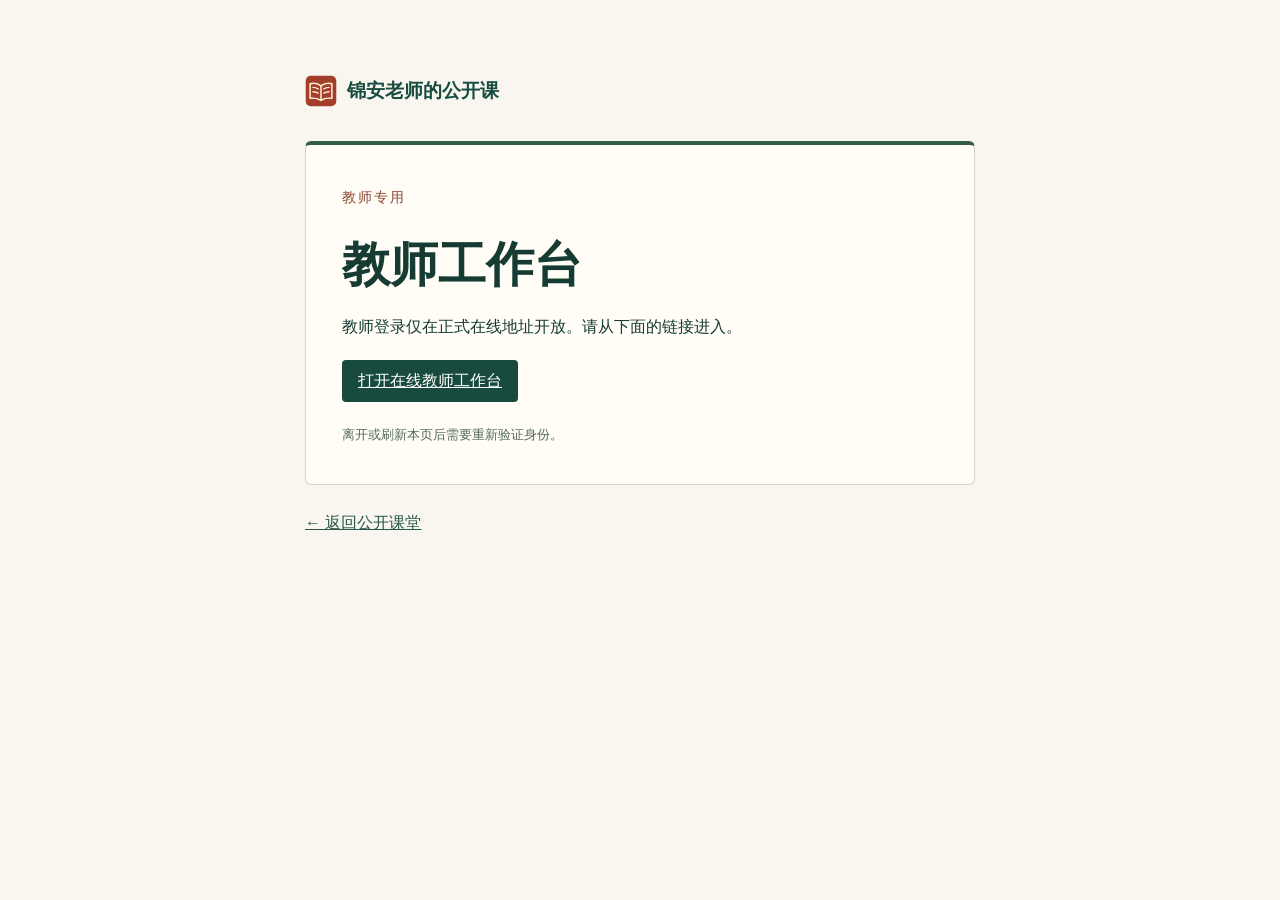
==== teacher/index.html @ eceaaaef "新增 GitHub 教师工作台与安全登录回跳" ====
<!doctype html>
<html lang="zh-CN">
<head>
  <meta charset="utf-8">
  <meta name="viewport" content="width=device-width, initial-scale=1">
  <meta name="referrer" content="no-referrer">
  <meta name="robots" content="noindex, nofollow">
  <meta http-equiv="Content-Security-Policy" content="default-src 'none'; script-src 'self'; style-src 'self'; connect-src https://jinan-classroom-studio.fengxy732.chatgpt.site; media-src blob:; img-src 'self'; object-src 'none'; frame-src 'none'; base-uri 'none'; form-action 'none'">
  <title>教师工作台 · 锦安老师的公开课</title>
  <link rel="icon" href="../assets/favicon.svg">
  <link rel="stylesheet" href="./studio.css?v=20261102-2">
  <link rel="stylesheet" href="./access.css?v=20261102-2">
  <script defer src="./runtime.js?v=20261102-2"></script>
  <script defer src="./access.js?v=20261102-2"></script>
</head>
<body>
  <main id="access-panel" class="access-panel">
    <a class="access-brand" href="../index.html"><img src="../assets/favicon.svg" alt="" width="32" height="32">锦安老师的公开课</a>
    <section class="access-card" aria-labelledby="access-title">
      <p class="access-eyebrow">教师专用</p>
      <h1 id="access-title">教师工作台</h1>
      <p id="access-note" role="status" aria-live="polite">点击“教师登录”，在原工作台验证账号。完成后会自动回到这里，编辑课程、管理视频和查看访问记录。</p>
      <div class="access-actions">
        <button id="access-login" type="button">教师登录</button>
        <button id="access-renew" type="button" hidden>重新验证并继续</button>
        <button id="access-retry" type="button" hidden>重新载入工作台</button>
        <a id="access-canonical" href="https://fengxy0725.github.io/jinan-classroom/teacher/" hidden>打开在线教师工作台</a>
      </div>
      <small>离开或刷新本页后需要重新验证身份。</small>
      <noscript><p>请开启 JavaScript 后重新载入本页。</p></noscript>
    </section>
    <a href="../index.html">← 返回公开课堂</a>
  </main>
  <div id="teacher-workspace" hidden></div>
</body>
</html>
---- teacher/studio.css ----
*{box-sizing:border-box}body{margin:0;background:#f8f6ef;color:#153b32;font:16px/1.65 "PingFang SC","Microsoft YaHei",sans-serif}
main,header>div,footer{max-width:950px;margin:auto;padding:22px}header{border-bottom:1px solid #cecfc2}header>div{display:flex;gap:15px;align-items:center;justify-content:space-between}h1,h2,b.brand{font-family:"Songti SC",serif}h1{font-size:clamp(30px,5vw,48px);margin:12px 0 6px}h2{font-size:25px;margin:0 0 8px}p{margin:6px 0 16px}a{color:#275748}section{margin:18px 0;padding:24px;background:#fffdf7;border:1px solid #d7d9ce;border-radius:7px}form{margin:0}input,button{font:inherit}label{display:block;margin:12px 0}input{padding:9px;border:1px solid #a9b6aa;border-radius:4px;width:100%}button{background:#184b3d;color:white;padding:8px 16px;border:0;border-radius:4px;cursor:pointer}button:disabled{opacity:.6}a:focus-visible,input:focus-visible,button:focus-visible{outline:3px solid #a54d34;outline-offset:2px}.badge{font-size:12px;color:#974631;letter-spacing:.14em}.login{max-width:470px}.notice{color:#932f1a}table{border-collapse:collapse;width:100%;font-size:14px}td,th{text-align:left;padding:8px 5px;border-bottom:1px solid #ddd}video{display:block;width:min(100%,540px);max-height:320px;margin:6px 0 14px}li{margin:.6em 0}footer{font-size:13px;color:#627065}.status{min-height:1.65em}small{color:#55695c}@media(max-width:560px){main,header>div,footer{padding:14px}section{padding:16px}th,td{padding:6px 3px}}

[hidden]{display:none!important}.studio-nav{display:flex;gap:8px;flex-wrap:wrap;margin:16px 0}.studio-nav a{padding:6px 12px;border:1px solid #bbcabf;border-radius:4px;text-decoration:none}button,select,textarea{font:inherit}select,textarea{width:100%;border:1px solid #a9b6aa;border-radius:4px;padding:8px;background:white;color:inherit}textarea{resize:vertical;min-height:68px}button:focus-visible,select:focus-visible,textarea:focus-visible,summary:focus-visible{outline:3px solid #a54d34;outline-offset:2px}.course-editor{min-width:0}.course-editor h3{margin:1em 0 .3em}.course-editor fieldset{border:0;padding:0;margin:0;min-width:0}.course-editor label{font-size:.93em;margin:.6em 0}.course-editor label>span{display:block;margin-bottom:4px;font-weight:600}.course-grid{display:grid;grid-template-columns:repeat(2,minmax(0,1fr));gap:4px 14px}.course-grid.filters{grid-template-columns:2fr 1fr 1fr}.course-actions{display:flex;gap:8px;align-items:center;flex-wrap:wrap;margin:12px 0}.course-actions button,.course-editor summary{min-height:40px}.secondary{background:#e6eee8;color:#244a3d}.danger{background:#904832}.course-editor details{border:1px solid #cfd6cb;border-radius:5px;margin:10px 0;padding:0 12px}.course-editor details>summary{cursor:pointer;padding:8px 0;font-weight:650}.course-entry{border-top:1px solid #dbe0d9;padding:8px 0}.course-entry h4{margin:.4em 0}.course-entry>button{margin:4px 0 8px}.course-editor .status{margin:6px 0}.course-editor .editing-state{border-left:3px solid #557761;padding-left:10px}.course-editor .dirty{color:#92482c}.course-preview{background:#f6f5ee;padding:15px;border-radius:5px;overflow-wrap:anywhere}.course-preview p{white-space:pre-wrap}.course-preview h3{font-family:"Songti SC",serif}.course-preview .answers{display:flex;flex-direction:column;align-items:stretch;gap:5px}.course-preview .answers button{text-align:left}.course-editor .quiet{font-size:.88em;color:#52665b}.course-editor button:disabled{cursor:default}.course-editor [role=alert]:empty{display:none}.course-editor [role=alert]{color:#8b3b29}.course-editor select[multiple],#course-list{min-height:8em}#course-list option{padding:4px}.course-editor button{white-space:normal}.course-editor fieldset:disabled{opacity:.8}@media(max-width:600px){.course-grid,.course-grid.filters{grid-template-columns:minmax(0,1fr);gap:0}.course-editor{padding:14px}.course-editor select,.course-editor input,.course-editor textarea{font-size:16px}.course-actions button{padding:7px 11px}}
---- teacher/access.css ----
[hidden] { display: none !important; }
.access-panel { max-width: 710px; padding: clamp(24px, 8vw, 75px) 20px; margin: 0 auto; }
.access-brand { display: inline-flex; align-items: center; gap: .65rem; font: 700 19px "Songti SC", serif; text-decoration: none; color: #194c40; }
.access-card { margin: 1.6rem 0; padding: clamp(20px, 4vw, 36px); border: 1px solid #d3d6c7; border-top: 4px solid #345d49; background: #fffdf6; border-radius: 6px; }
.access-eyebrow { color: #8b4934; font-size: .85rem; letter-spacing: .15em; }
.access-card h1 { color: #153b32; margin: .6rem 0; font-family: "Songti SC", serif; }
.access-actions { display: flex; gap: .65rem; flex-wrap: wrap; margin: 1.2rem 0; }
.access-actions button, .private-media-load { min-height: 44px; }
.access-actions a { padding: .5rem 1rem; color: #fff; border-radius: 4px; background: #184b3d; }
.private-media-load { display: inline-flex; margin: .3rem 0; align-items: center; }
.private-media-feedback { display: block; color: #4e5c52; font-size: .92rem; }
@media (max-width: 480px) { .access-panel { padding: 22px 14px; } }
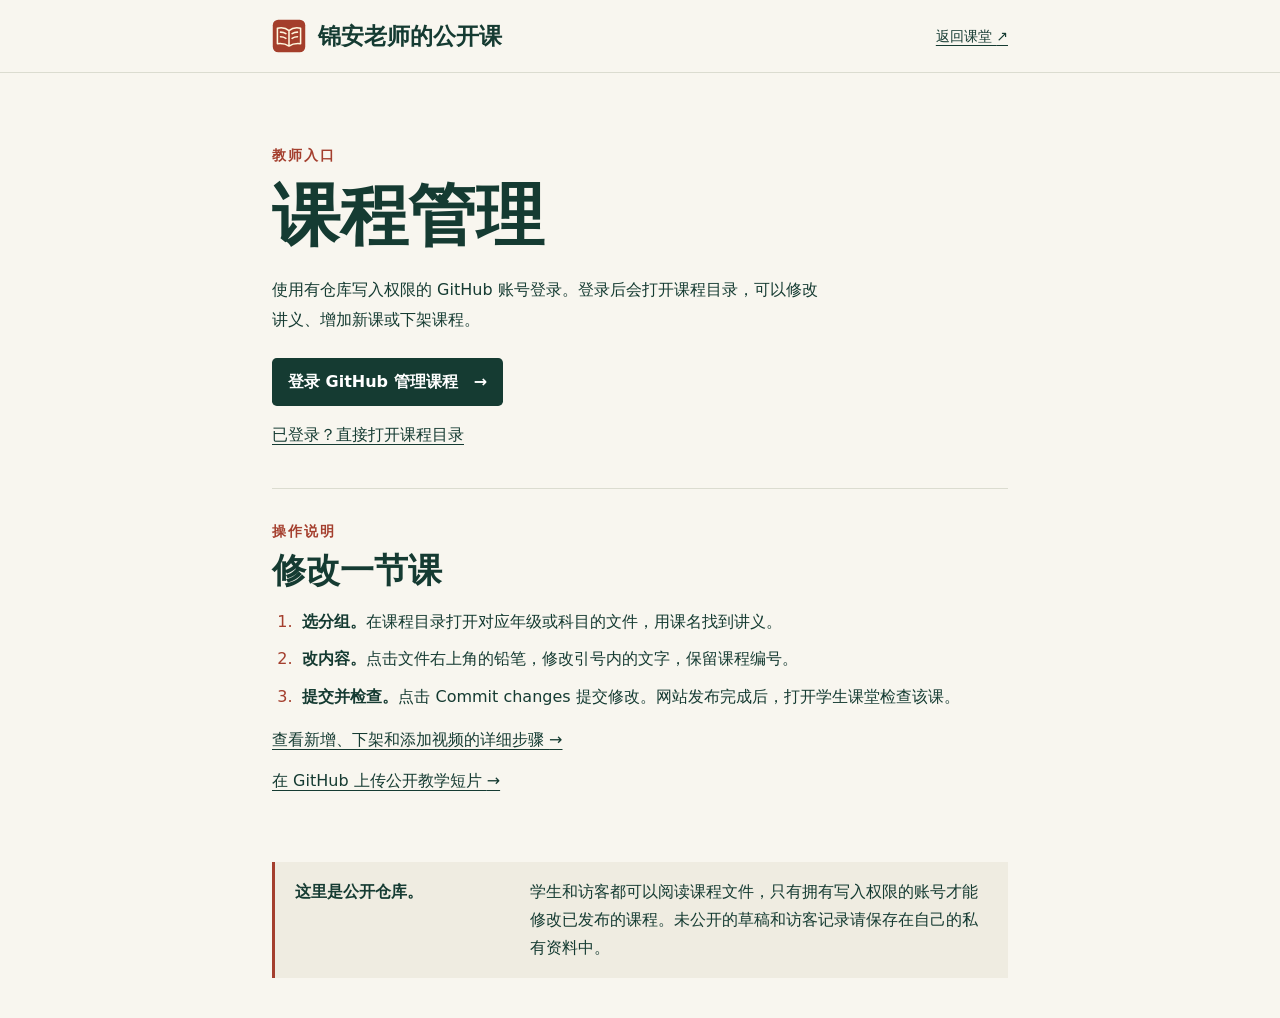
==== commit b95192f9: "教师登录后直接进入 GitHub 课程目录" ====
--- a/teacher/index.html
+++ b/teacher/index.html
@@ -5,32 +5,42 @@
   <meta name="viewport" content="width=device-width, initial-scale=1">
   <meta name="referrer" content="no-referrer">
   <meta name="robots" content="noindex, nofollow">
-  <meta http-equiv="Content-Security-Policy" content="default-src 'none'; script-src 'self'; style-src 'self'; connect-src https://jinan-classroom-studio.fengxy732.chatgpt.site; media-src blob:; img-src 'self'; object-src 'none'; frame-src 'none'; base-uri 'none'; form-action 'none'">
-  <title>教师工作台 · 锦安老师的公开课</title>
-  <link rel="icon" href="../assets/favicon.svg">
-  <link rel="stylesheet" href="./studio.css?v=20261102-2">
-  <link rel="stylesheet" href="./access.css?v=20261102-2">
-  <script defer src="./runtime.js?v=20261102-2"></script>
-  <script defer src="./access.js?v=20261102-2"></script>
+  <meta name="theme-color" content="#153b32">
+  <meta http-equiv="Content-Security-Policy" content="default-src 'none'; style-src 'self'; img-src 'self'; base-uri 'none'; form-action 'none'">
+  <title>教师入口 · 锦安老师的公开课</title>
+  <link rel="icon" href="../assets/favicon.svg" type="image/svg+xml">
+  <link rel="stylesheet" href="../style.css">
+  <link rel="stylesheet" href="./teacher.css">
 </head>
 <body>
-  <main id="access-panel" class="access-panel">
-    <a class="access-brand" href="../index.html"><img src="../assets/favicon.svg" alt="" width="32" height="32">锦安老师的公开课</a>
-    <section class="access-card" aria-labelledby="access-title">
-      <p class="access-eyebrow">教师专用</p>
-      <h1 id="access-title">教师工作台</h1>
-      <p id="access-note" role="status" aria-live="polite">点击“教师登录”，在原工作台验证账号。完成后会自动回到这里，编辑课程、管理视频和查看访问记录。</p>
-      <div class="access-actions">
-        <button id="access-login" type="button">教师登录</button>
-        <button id="access-renew" type="button" hidden>重新验证并继续</button>
-        <button id="access-retry" type="button" hidden>重新载入工作台</button>
-        <a id="access-canonical" href="https://fengxy0725.github.io/jinan-classroom/teacher/" hidden>打开在线教师工作台</a>
-      </div>
-      <small>离开或刷新本页后需要重新验证身份。</small>
-      <noscript><p>请开启 JavaScript 后重新载入本页。</p></noscript>
+  <header class="masthead">
+    <div class="teacher-wrap teacher-header">
+      <a class="brand" href="../index.html"><img src="../assets/favicon.svg" alt="" width="34" height="34">锦安老师的公开课</a>
+      <a class="back-link" href="../index.html">返回课堂 <span aria-hidden="true">↗</span></a>
+    </div>
+  </header>
+  <main class="teacher-wrap">
+    <section class="teacher-intro" aria-labelledby="teacher-title">
+      <p class="section-label">教师入口</p>
+      <h1 id="teacher-title">课程管理</h1>
+      <p>使用有仓库写入权限的 GitHub 账号登录。登录后会打开课程目录，可以修改讲义、增加新课或下架课程。</p>
+      <a class="login-link" href="https://github.com/login?return_to=%2Ffengxy0725%2Fjinan-classroom%2Ftree%2Fmain%2Fcourses">登录 GitHub 管理课程 <span aria-hidden="true">→</span></a>
+      <a class="direct-link" href="https://github.com/fengxy0725/jinan-classroom/tree/main/courses">已登录？直接打开课程目录</a>
     </section>
-    <a href="../index.html">← 返回公开课堂</a>
+    <section class="teacher-guide" aria-labelledby="guide-title">
+      <p class="section-label">操作说明</p>
+      <h2 id="guide-title">修改一节课</h2>
+      <ol>
+        <li><strong>选分组。</strong>在课程目录打开对应年级或科目的文件，用课名找到讲义。</li>
+        <li><strong>改内容。</strong>点击文件右上角的铅笔，修改引号内的文字，保留课程编号。</li>
+        <li><strong>提交并检查。</strong>点击 <span lang="en">Commit changes</span> 提交修改。网站发布完成后，打开学生课堂检查该课。</li>
+      </ol>
+      <a class="guide-link" href="https://github.com/fengxy0725/jinan-classroom/blob/main/teacher/README.md">查看新增、下架和添加视频的详细步骤 <span aria-hidden="true">→</span></a>
+      <p><a class="guide-link" href="https://github.com/fengxy0725/jinan-classroom/upload/main/videos">在 GitHub 上传公开教学短片 <span aria-hidden="true">→</span></a></p>
+    </section>
+    <aside class="teacher-note">
+      <strong>这里是公开仓库。</strong> 学生和访客都可以阅读课程文件，只有拥有写入权限的账号才能修改已发布的课程。未公开的草稿和访客记录请保存在自己的私有资料中。
+    </aside>
   </main>
-  <div id="teacher-workspace" hidden></div>
 </body>
 </html>
--- a/style.css
+++ b/style.css
@@ -0,0 +1,133 @@
+:root{--ink:#153b32;--muted:#5d6860;--paper:#f8f6ef;--clay:#a43f2e;--line:#dbdcd0;--serif:"Songti SC","STSong","Noto Serif CJK SC","Source Han Serif SC","SimSun",serif;--sans:"PingFang SC","Microsoft YaHei","Noto Sans CJK SC",system-ui,sans-serif}
+*{box-sizing:border-box}
+html{scroll-behavior:smooth;scroll-padding-top:18px}
+body{margin:0;background:var(--paper);color:var(--ink);font-family:var(--sans);line-height:1.6;-webkit-font-smoothing:antialiased}
+button,input,select{font:inherit;color:inherit}button,a,select{touch-action:manipulation}button{cursor:pointer}a{color:inherit;text-decoration:none}button:focus-visible,select:focus-visible,input:focus-visible,a:focus-visible{outline:3px solid #c87336;outline-offset:3px}
+.wrap{width:min(1320px,calc(100% - clamp(36px,9.3vw,156px)));margin-inline:auto}
+.sr,.skip:not(:focus){position:absolute;width:1px;height:1px;overflow:hidden;clip-path:inset(50%);white-space:nowrap}.skip:focus{position:absolute;z-index:9;background:white;padding:12px}
+.masthead{border-bottom:1px solid var(--line);background:var(--paper)}.top{height:78px;display:flex;align-items:center;gap:clamp(20px,5vw,95px)}.brand{display:inline-flex;align-items:center;gap:12px;font:700 clamp(19px,1.65vw,25px)/1.3 var(--serif);white-space:nowrap}.brand img{border-radius:6px}.top nav{display:flex;align-items:center;height:100%;gap:32px;margin-left:auto}.top nav>*{position:relative;display:grid;align-items:center;height:100%;font-size:14px;letter-spacing:.03em}.top nav button{padding:0;background:none;border:0}.top nav .nav-home{color:var(--clay);font-weight:650}.nav-home:after{position:absolute;content:"";height:2px;background:var(--clay);bottom:16px;left:1px;right:1px}.top nav a:hover,.top nav button:hover{color:var(--clay)}
+.find-course{display:inline-flex;gap:9px;align-items:center;border:1px solid #bec4b9;border-radius:5px;padding:8px 14px;font-size:13px;font-weight:550;background:transparent}.find-course:hover{background:#eaece1}svg{display:block}.find-course svg,.search svg{width:17px;height:17px;fill:none;stroke:currentColor;stroke-width:1.7;stroke-linecap:round}
+.hero{isolation:isolate;position:relative;overflow:hidden;margin-top:25px;background:#0d3731;color:#fcf5dc;min-height:clamp(377px,28vw,430px);border-radius:10px;display:flex;align-items:center}.hero-art{position:absolute;z-index:-1;inset:0 0 0 auto;width:62%;background:url('./assets/book-landscape.webp') center 54% /cover no-repeat;mask-image:linear-gradient(90deg,transparent 0%,#000 22%,#000 100%)}.hero-copy{padding:38px 0 48px clamp(30px,4.2vw,69px);width:54%}.eyebrow{font:600 10px/1.4 var(--sans);letter-spacing:.19em;display:flex;align-items:center;gap:9px}.eyebrow i{height:1.5px;width:25px;background:currentColor;display:inline-block}.hero-kicker{color:#ebd6a8}.hero h1{font:700 clamp(53px,4.6vw,80px)/1.14 var(--serif);margin:18px 0 12px;letter-spacing:.04em}.hero h1 small{display:inline-block;vertical-align:middle;transform:rotate(5deg) translateY(-4px);font:600 13px/1.04 var(--serif);text-align:center;padding:4px 3px 3px;border:1.5px solid #dc957c;color:#edab8d;margin-left:12px;letter-spacing:.02em;border-radius:2px}.hero-copy p{font-size:clamp(14px,1.08vw,17px);color:#e0e6ce;letter-spacing:.06em;margin:0 0 22px}.hero-cta{display:inline-flex;align-items:center;gap:21px;padding:10px 19px;background:#f3e9ce;color:#234638;border-radius:4px;font-weight:650;font-size:14px}.hero-cta span{font-size:18px;line-height:1}.hero-cta:hover{background:#fff7dd}.hero-foot{position:absolute;bottom:14px;right:19px;color:#f5e7c3;display:flex;align-items:center;gap:9px;font-size:10px;letter-spacing:.16em;background:#123a33ba;padding:3px 7px;border-radius:2px}.hero-foot i{height:1px;width:16px;background:currentColor}
+.library{padding:clamp(35px,3.8vw,64px) 0 50px}.shelf-header{display:flex;justify-content:space-between;align-items:end;gap:20px}.section-kicker{color:var(--clay)}.section-kicker i{width:18px}.shelf-header h2,#about h2{margin:4px 0 0;font:700 clamp(33px,3vw,49px)/1.3 var(--serif);letter-spacing:.025em}.title-dot{color:var(--clay);margin-left:2px}.shelf-note{color:var(--muted);font-size:14px;margin:0 0 5px}.search{border:1px solid #cccfc1;background:#fcfbf6;border-radius:4px;font-size:13px}.search{display:flex;align-items:center;gap:8px;padding-inline:10px;color:var(--muted)}.search input{border:0;background:transparent;width:140px;min-width:0;padding:0}.results-line{margin:17px 0 12px;display:flex;align-items:center;justify-content:space-between;font-size:12px;color:var(--muted)}.results-line>div{display:flex;align-items:center;gap:8px}.tiny-diamond{width:6px;height:6px;background:#a84c3b;transform:rotate(45deg)}.catalog-label{font-size:10px;letter-spacing:.16em}
+.cards{display:grid;grid-template-columns:repeat(3,minmax(0,1fr));gap:22px}.card{display:flex;flex-direction:column;text-decoration:none;overflow:hidden;background:#fffdf7;border:1px solid var(--line);border-radius:7px;transition:transform .16s,border-color .16s}.card:hover{transform:translateY(-3px);border-color:#98a99a}.cover{position:relative;border-bottom:1px solid var(--line);overflow:hidden;aspect-ratio:16/6.4}.cover img{display:block;width:100%;height:100%;object-fit:cover}.cover-index{position:absolute;top:12px;left:12px;font:600 11px/1.2 Georgia,serif;font-style:italic;color:#274536;background:#fbf8e4ef;padding:4px 8px;border-radius:2px}.card-body{display:flex;flex:1;flex-direction:column;padding:16px 18px 13px}.tagline{display:flex;gap:7px;align-items:center;font-size:12px;color:#526358}.subject-tag{color:#2f5c46;background:#e7ece0;border-radius:3px;padding:1px 7px;font-weight:650}.subject-tag.history{background:#f3e3cd;color:#80522e}.card h3{font:700 clamp(22px,1.85vw,28px)/1.42 var(--serif);margin:9px 0 5px}.card p{font-size:13px;line-height:1.75;margin:0 0 14px;color:#526058;display:-webkit-box;-webkit-line-clamp:2;-webkit-box-orient:vertical;overflow:hidden}.card-foot{margin-top:auto;display:flex;align-items:center;justify-content:space-between;border-top:1px solid #e3e2d8;padding-top:9px;font-size:11px;color:#687067}.card-foot b{color:var(--ink);font-size:12px}.card-foot b span{margin-left:6px;font:17px Georgia,serif}.empty{grid-column:1/-1;text-align:center;padding:36px 12px;border-block:1px solid var(--line)}.empty h3{font:700 24px var(--serif);margin:0}.empty p{font-size:14px}.footer-inner{border-top:1px solid #c7cbbb;min-height:80px;display:flex;align-items:center;gap:18px;justify-content:space-between}.footer-inner>div{display:flex;align-items:center;gap:9px;font:700 17px var(--serif)}.footer-inner>span,.footer-inner>a{color:var(--muted);font-size:12px}
+dialog{max-width:min(460px,calc(100% - 30px));padding:33px 28px 23px;background:var(--paper);border:1px solid var(--line);border-radius:8px;color:var(--ink)}dialog::backdrop{background:#12342fc2}dialog form{float:right}dialog button{font-size:26px;line-height:1;background:transparent;border:0}dialog p{font-size:15px;line-height:1.85}dialog strong{color:var(--clay)}
+@media(max-width:900px){.top{gap:20px}.top nav{gap:19px}.hero-copy{width:55%}.cards{gap:14px}.card-body{padding-inline:12px}.hero-art{width:59%}.hero{min-height:345px}.wrap{width:calc(100% - 44px)}}
+@media(max-width:680px){.wrap{width:calc(100% - 28px)}.top{height:62px;gap:10px}.brand{gap:8px;font-size:19px}.brand img{width:30px;height:30px}.top nav{gap:0}.top nav>a{display:none}.top nav button{font-size:12px}.find-course{border:0;padding:8px 2px}.find-course span{display:none}.find-course svg{width:20px;height:20px}.hero{margin-top:14px;min-height:0;display:block}.hero-art{width:100%;inset:0;left:0;height:100%;background-size:auto 74%;background-position:calc(100% + 65px) bottom;mask-image:linear-gradient(160deg,transparent 8%,#000 57%)}.hero-copy{width:100%;padding:24px 22px 104px}.hero h1{font-size:49px;margin:13px 0 9px}.hero-copy p{font-size:13px;max-width:215px;line-height:1.65;text-shadow:0 1px 4px #0d3731}.hero-kicker{font-size:8px;letter-spacing:.14em}.hero-cta{font-size:12px;gap:13px;padding:8px 12px}.hero-foot{bottom:8px;right:8px;font-size:8px}.library{padding-top:29px}.shelf-header{align-items:start}.shelf-note{display:none}.cards{grid-template-columns:repeat(2,minmax(0,1fr));gap:12px}.cover{aspect-ratio:16/8}.card h3{font-size:20px}.card p{font-size:12px}.card-foot{font-size:10px}.card-foot b{font-size:11px}.footer-inner{flex-wrap:wrap;justify-content:space-between;gap:8px;padding-block:18px}.footer-inner>span{display:none}}
+@media(max-width:440px){.cards{grid-template-columns:1fr}.cover{aspect-ratio:16/6}.card-body{padding-inline:16px}.hero-art{background-size:auto 68%;background-position:calc(100% + 55px) bottom}.hero-copy{padding-bottom:116px}}
+@media(prefers-reduced-motion:reduce){html{scroll-behavior:auto}*{transition:none!important}}
+.shelf-tools {
+  margin-top: 20px;
+  padding: 10px 0;
+  border-block: 1px solid var(--line);
+  display: flex;
+  align-items: center;
+  justify-content: space-between;
+  gap: 16px;
+}
+.trail ol { display: flex; flex-wrap: wrap; align-items: baseline; gap: 2px 8px; list-style: none; margin: 0; padding: 0; }
+.trail li { display: flex; align-items: baseline; gap: 8px; font-size: 14px; }
+.trail li + li::before { content: "/"; color: #8b998d; }
+.trail a { display: inline-flex; align-items: center; min-height: 34px; color: var(--muted); text-decoration: underline; text-underline-offset: 4px; }
+.trail a:hover, .footer-links a:hover { color: var(--clay); }
+.trail [aria-current] { font-weight: 650; }
+.search { min-height: 40px; flex: 0 0 auto; }
+.search input { width: clamp(130px, 14vw, 230px); min-height: 36px; }
+.search input::-webkit-search-cancel-button { display: none; }
+.clear-query { background: none; border: 0; font-size: 20px; line-height: 1; min-width: 30px; min-height: 36px; }
+.results-line h3 { margin: 0; color: var(--ink); font: 700 clamp(19px, 1.8vw, 25px)/1.5 var(--serif); }
+.results-line h3:focus { outline: none; }
+#results { padding-left: 5px; }
+.subject-books, .grade-grid, .unit-grid { display: grid; gap: 14px; }
+.subject-books { grid-template-columns: repeat(2, minmax(0, 1fr)); }
+.grade-grid, .unit-grid { grid-template-columns: repeat(3, minmax(0, 1fr)); }
+.shelf-option {
+  position: relative;
+  display: flex;
+  flex-direction: column;
+  gap: .36rem;
+  justify-content: center;
+  min-width: 0;
+  padding: 14px 20px;
+  border: 1px solid var(--line);
+  border-radius: 5px;
+  background: #fffdf6;
+}
+.shelf-option:hover { border-color: #829382; }
+.option-title { font: 700 clamp(19px, 1.7vw, 26px)/1.4 var(--serif); overflow-wrap: anywhere; }
+.option-foot { display: flex; align-items: center; justify-content: space-between; gap: .5rem; color: var(--muted); font-size: 12px; }
+.option-arrow { font: 400 19px/1 Georgia, serif; }
+.subject-books .shelf-option {
+  isolation: isolate;
+  overflow: hidden;
+  min-height: 150px;
+  padding: 18px 26px 16px 35px;
+  color: #fff9e6;
+  border: 0;
+  background: #244e41;
+}
+.subject-books .history-book { background: #704c35; }
+.subject-books .shelf-option::before {
+  content: ""; position: absolute; z-index: -1; inset: 0 0 0 45%; pointer-events: none;
+  background: url('./assets/covers/moon.svg') center / cover; opacity: .53;
+  mask-image: linear-gradient(90deg, transparent, #000 60%);
+}
+.subject-books .history-book::before { background-image: url('./assets/covers/history.svg'); }
+.subject-books .shelf-option::after {
+  content: ""; position: absolute; top: 0; bottom: 0; left: 12px; pointer-events: none;
+  border-left: 1px solid #f3e4bf66; border-right: 1px solid #f3e4bf44; width: 3px;
+}
+.subject-books .option-title { font-size: clamp(28px, 2.8vw, 42px); }
+.option-overline { font: 500 10px/1.5 var(--sans); letter-spacing: .12em; }
+.subject-books .option-foot { color: #fff9e6; }
+.subject-books .option-arrow { display: grid; place-items: center; background: var(--paper); color: var(--ink); width: 32px; height: 32px; border-radius: 50%; }
+.term-group h4 { display: flex; align-items: center; gap: 10px; margin: 18px 0 8px; font: 650 14px/1.6 var(--sans); color: var(--muted); }
+.term-group h4::after { content: ""; height: 1px; flex: 1; background: var(--line); }
+.featured { margin-top: 28px; }
+.empty h4 { font: 700 23px var(--serif); margin: 0; }
+.text-link { display: inline-flex; align-items: center; min-height: 40px; text-decoration: underline; text-underline-offset: .22em; }
+.footer-links { display: flex; flex-wrap: wrap; align-items: center; gap: 8px 20px; font-size: 12px; color: var(--muted); }
+.footer-links a { display: inline-flex; align-items: center; min-height: 44px; }
+@media (max-width: 680px) {
+  .shelf-tools { margin-top: 12px; flex-wrap: wrap; gap: 4px; }
+  .search { width: 100%; }
+  .search input { flex: 1; width: auto; }
+  .grade-grid, .unit-grid { grid-template-columns: repeat(2, minmax(0, 1fr)); }
+  .subject-books, .grade-grid, .unit-grid { gap: 9px; }
+  .subject-books .shelf-option { padding: 15px 12px 13px 22px; min-height: 122px; }
+  .subject-books .shelf-option::after { left: 7px; }
+  .option-overline { font-size: 9px; letter-spacing: .03em; }
+  .subject-books .option-arrow { width: 24px; height: 24px; }
+  .option-foot { font-size: 11px; }
+  .catalog-label { display: none; }
+  .shelf-option { padding: 12px 14px; }
+  .trail li { font-size: 13px; }
+  .trail a, .clear-query, .search input { min-height: 44px; }
+  .unit-grid { grid-template-columns: 1fr; }
+}
+
+.visit-notice{margin-block:0;padding-bottom:14px;font-size:12px;color:var(--muted)}
+
+.top { gap: clamp(12px, 2.3vw, 35px); }
+.top nav { gap: clamp(12px, 2.1vw, 30px); }
+.top nav a:first-child { color: var(--clay); font-weight: 650; }
+.hero-actions { display: flex; gap: 1rem; align-items: center; flex-wrap: wrap; }
+.hero-library { padding: 8px 12px; border: 1px solid #d8d7b1; border-radius: 4px; background: #123e36; color: #fff7dd; font-size: .88rem; }
+.hero-library:hover { background: #234e40; }
+.teacher-note { display: grid; grid-template-columns: minmax(135px, .8fr) minmax(0, 2fr); gap: clamp(20px, 4vw, 60px); align-items: start; padding: 22px clamp(18px, 3vw, 42px); margin: 20px 0 0; border-left: 3px solid #b49870; background: #edeede; }
+.teacher-note h2 { font: 700 clamp(22px, 2vw, 29px)/1.4 var(--serif); margin: .25rem 0 0; }
+.teacher-note p { margin: 0; line-height: 1.85; }
+.teacher-note button { background: none; border: 0; color: var(--clay); font: inherit; font-size: .9rem; padding: .35rem 0; text-underline-offset: .27em; }
+.teacher-note button:hover { text-decoration: underline; }
+.subject-books { grid-template-columns: minmax(0, 1.4fr) minmax(0, 1fr); }
+.catalog-status { margin: 18px 0; color: var(--muted); }
+.catalog-status button { font: inherit; padding: .35rem .8rem; min-height: 44px; border-radius: 4px; border: 1px solid var(--ink); background: var(--paper); }
+@media (max-width: 760px) {
+  .top { flex-wrap: wrap; height: auto; padding-top: 11px; gap: 4px 10px; }
+  .top nav { flex-basis: 100%; order: 3; justify-content: flex-start; gap: clamp(10px, 4vw, 22px); height: 44px; margin: 0; }
+  .top nav a { display: inline-flex; align-items: center; font-size: .86rem; }
+  .find-course { margin-left: auto; }
+  .teacher-note { padding: 15px; grid-template-columns: 1fr; gap: 8px; }
+  .teacher-note p { font-size: .94rem; }
+  .subject-books { grid-template-columns: repeat(2, minmax(0, 1fr)); }
+  .subject-books .option-title { font-size: clamp(1.3rem, 5.6vw, 1.8rem); }
+}
--- a/teacher/teacher.css
+++ b/teacher/teacher.css
@@ -0,0 +1,84 @@
+.teacher-wrap {
+  width: min(46rem, calc(100% - 2.5rem));
+  margin-inline: auto;
+}
+.teacher-header {
+  display: flex;
+  align-items: center;
+  justify-content: space-between;
+  gap: .75rem;
+  min-height: 4.5rem;
+}
+.teacher-header .brand {
+  font-size: clamp(1rem, 4vw, 1.45rem);
+}
+.back-link, .direct-link, .guide-link {
+  text-decoration: underline;
+  text-underline-offset: .25em;
+}
+.back-link {
+  flex-shrink: 0;
+  font-size: .875rem;
+}
+.teacher-intro {
+  padding-block: clamp(2.5rem, 7vw, 4.5rem) 2.5rem;
+  border-bottom: 1px solid var(--line);
+}
+.section-label {
+  color: var(--clay);
+  font-size: .85rem;
+  font-weight: 650;
+  letter-spacing: .14em;
+  margin: 0;
+}
+.teacher-intro h1, .teacher-guide h2 {
+  font-family: var(--serif);
+  line-height: 1.25;
+  margin: .45rem 0 1rem;
+}
+.teacher-intro h1 { font-size: clamp(2.5rem, 9vw, 4.25rem); }
+.teacher-guide h2 { font-size: clamp(1.6rem, 5vw, 2.1rem); }
+.teacher-intro > p:not(.section-label) {
+  max-width: 35em;
+  line-height: 1.85;
+}
+.login-link {
+  display: flex;
+  width: fit-content;
+  align-items: center;
+  gap: 1rem;
+  margin-top: 1.5rem;
+  padding: .7rem 1rem;
+  border-radius: .3rem;
+  background: var(--ink);
+  color: white;
+  font-weight: 600;
+}
+.login-link:hover { background: #234f43; }
+.direct-link {
+  display: inline-block;
+  margin-top: 1rem;
+}
+.teacher-guide { padding-block: 2rem; }
+.teacher-guide ol {
+  padding-left: 1.6rem;
+  margin-block: 1rem;
+}
+.teacher-guide li {
+  padding-left: .3rem;
+  margin-block: .6rem;
+  line-height: 1.75;
+}
+.teacher-guide li::marker { color: var(--clay); }
+.teacher-note {
+  padding: 1rem 1.25rem;
+  border-left: .2rem solid var(--clay);
+  background: #efece1;
+  line-height: 1.75;
+  margin-bottom: 2.5rem;
+}
+@media (max-width: 24rem) {
+  .teacher-wrap { width: calc(100% - 2rem); }
+  .teacher-header .brand { gap: .45rem; }
+  .teacher-header .brand img { width: 28px; height: 28px; }
+}
